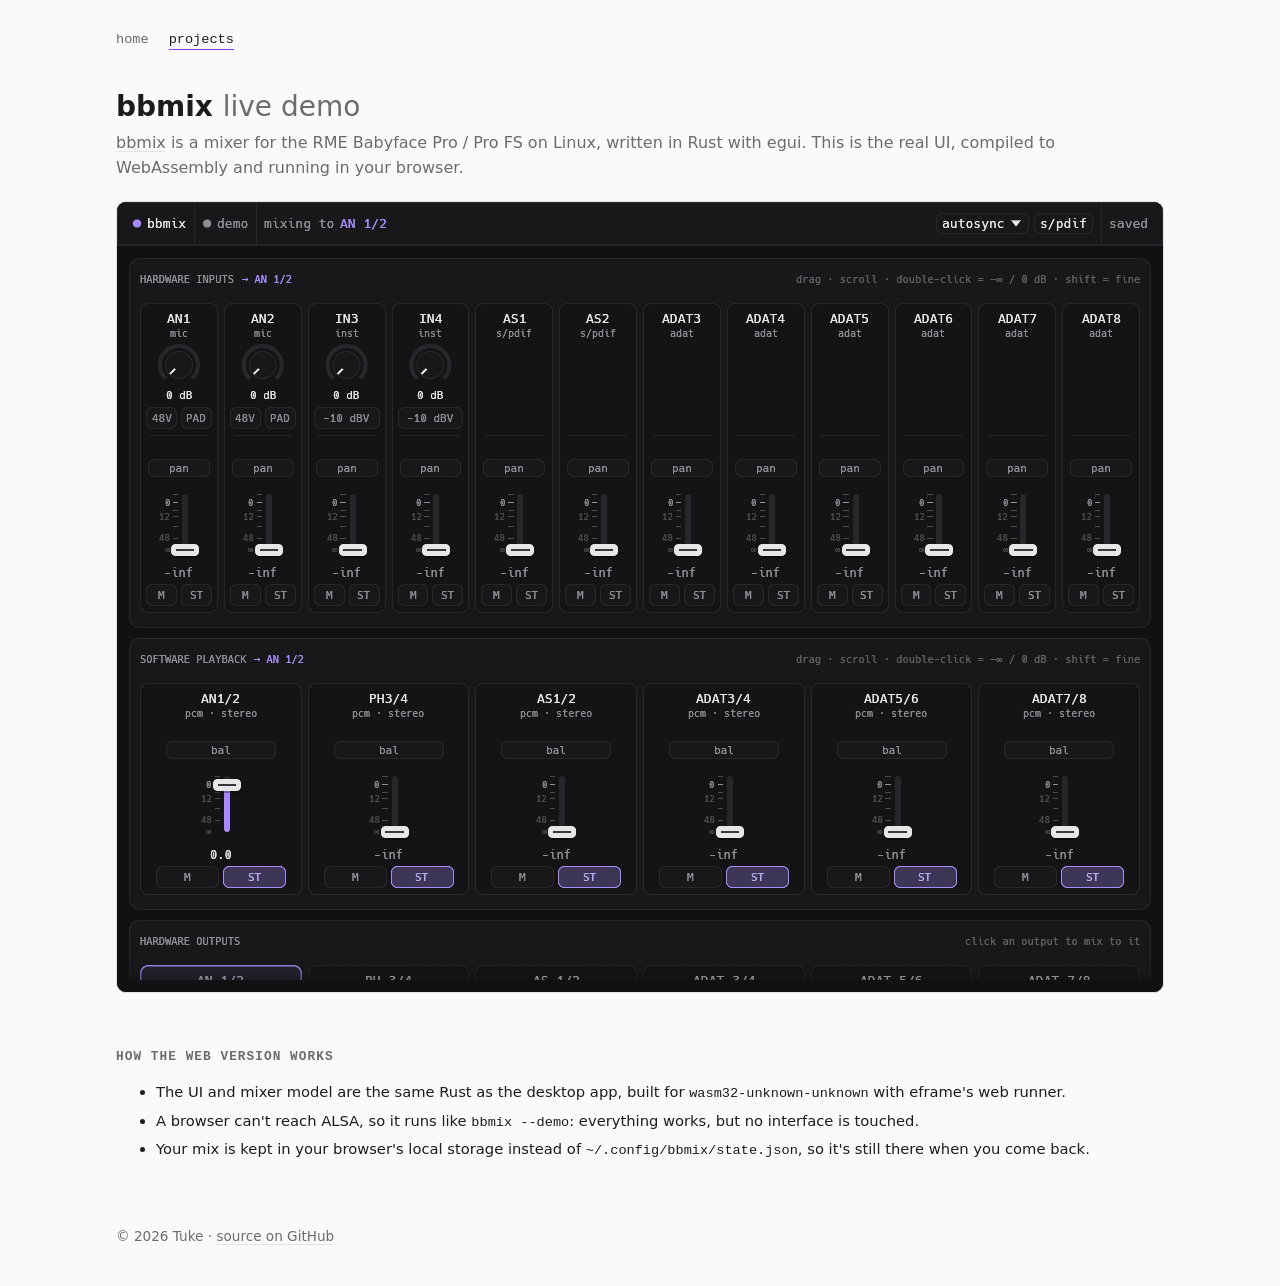
==== demos/bbmix/index.html @ 0220c048 "Add bbmix with a live demo" ====
<!doctype html>
<html lang="en">
<head>
  <meta charset="utf-8">
  <meta name="viewport" content="width=device-width, initial-scale=1">
  <title>bbmix demo · Tuke</title>
  <meta name="description" content="bbmix, a mixer for the RME Babyface Pro on Linux written in Rust with egui, compiled to WebAssembly.">
  <link rel="icon" href="https://avatars.githubusercontent.com/u/75539193">
  <link rel="stylesheet" href="../../style.css">
  <style>
    .wrap.wide { max-width: 1280px; }
    .demo-head p { margin: 6px 0 0; }
    .app {
      position: relative;
      margin-top: 20px;
      height: max(600px, min(1000px, 88vh));
      border: 1px solid var(--line);
      border-radius: 10px;
      overflow: hidden;
      background: #111113;
    }
    .app canvas { display: block; width: 100%; height: 100%; outline: none; }
    .loading {
      position: absolute; inset: 0;
      display: grid; place-items: center;
      font: 0.85rem var(--mono); color: #8e8e95;
      pointer-events: none;
    }
    .loading[hidden] { display: none; }
    .notes { font-size: 0.92rem; }
    .notes li { margin: 4px 0; }
  </style>
</head>
<body>
  <main class="wrap wide">
    <nav class="nav">
      <a href="../../index.html">home</a>
      <a href="../../projects.html" aria-current="page">projects</a>
    </nav>

    <header class="demo-head">
      <h1>bbmix <span class="muted" style="font-weight:400">live demo</span></h1>
      <p class="muted">
        <a href="https://github.com/TukeCS/bbmix" target="_blank" rel="noopener">bbmix</a> is a mixer for the
        RME Babyface Pro / Pro FS on Linux, written in Rust with egui. This is the real UI, compiled to
        WebAssembly and running in your browser.
      </p>
    </header>

    <div class="app">
      <canvas id="bbmix_canvas"></canvas>
      <div class="loading" id="loading">loading bbmix…</div>
    </div>

    <section>
      <h2>How the web version works</h2>
      <ul class="notes">
        <li>The UI and mixer model are the same Rust as the desktop app, built for <code>wasm32-unknown-unknown</code> with eframe's web runner.</li>
        <li>A browser can't reach ALSA, so it runs like <code>bbmix --demo</code>: everything works, but no interface is touched.</li>
        <li>Your mix is kept in your browser's local storage instead of <code>~/.config/bbmix/state.json</code>, so it's still there when you come back.</li>
      </ul>
    </section>

    <footer class="muted">© 2026 Tuke · <a href="https://github.com/TukeCS/bbmix" target="_blank" rel="noopener">source on GitHub</a></footer>
  </main>

  <script type="module">
    import init from "./pkg/bbmix.js";

    const loading = document.getElementById("loading");
    try {
      await init();
      loading.hidden = true;
    } catch (e) {
      loading.textContent = "Couldn't start bbmix here (it needs WebAssembly and WebGL).";
      console.error(e);
    }
  </script>
</body>
</html>
---- style.css ----
:root {
  --bg: #fafafa;
  --fg: #1c1c1e;
  --muted: #6b6b70;
  --line: #e4e4e7;
  --card: #ffffff;
  --accent: #7c3aed;
  --mono: ui-monospace, "JetBrains Mono", "SF Mono", Menlo, Consolas, monospace;
}

@media (prefers-color-scheme: dark) {
  :root {
    --bg: #111113;
    --fg: #e7e7ea;
    --muted: #8e8e95;
    --line: #26262b;
    --card: #18181b;
    --accent: #a78bfa;
  }
}

* { box-sizing: border-box; }

body {
  margin: 0;
  background: var(--bg);
  color: var(--fg);
  font: 16px/1.6 system-ui, -apple-system, "Segoe UI", Roboto, sans-serif;
}

a { color: inherit; text-decoration-color: var(--line); text-underline-offset: 3px; }
a:hover { color: var(--accent); text-decoration-color: currentColor; }

.wrap { max-width: 760px; margin: 0 auto; padding: 64px 16px 40px; }

.muted { color: var(--muted); }

h1 { margin: 0; font-size: 1.75rem; line-height: 1.2; }
h2 {
  font: 600 0.8rem var(--mono);
  text-transform: uppercase;
  letter-spacing: 0.08em;
  color: var(--muted);
  margin: 56px 0 16px;
}
h3 { margin: 0; font-size: 1.25rem; }
h3 a { text-decoration: none; }

code, pre { font-family: var(--mono); font-size: 0.85rem; }

/* intro */
.intro { display: flex; gap: 20px; align-items: center; }
.intro p { margin: 2px 0; }
.avatar { border-radius: 50%; flex: none; }
.links a {
  display: inline-flex; align-items: center; gap: 6px;
  font-family: var(--mono); font-size: 0.9rem; text-decoration: none;
}
.links { display: flex; flex-wrap: wrap; gap: 4px 18px; }

/* about */
.skills {
  display: grid;
  grid-template-columns: max-content 1fr;
  gap: 4px 20px;
  margin: 20px 0 0;
}
.skills dt { font: 0.8rem/1.9 var(--mono); color: var(--muted); }
.skills dd { margin: 0; font-family: var(--mono); font-size: 0.9rem; }

/* featured */
/* featured projects: side by side, wider than the text column on big screens */
.wide {
  width: min(1080px, 100vw - 48px);
  margin-left: calc(50% - min(540px, 50vw - 24px));
}
.featured-grid { display: grid; grid-template-columns: 1fr 1fr; gap: 20px; }
.featured-grid .featured { display: flex; flex-direction: column; }
.featured-grid .featured-body { flex: 1; display: flex; flex-direction: column; }
.featured-grid .install { margin-top: auto; padding-top: 4px; }
.featured-grid .install pre { white-space: pre-wrap; overflow-wrap: anywhere; }
.featured-grid .install .copy { top: 10px; transform: none; }
@media (max-width: 860px) {
  .wide { width: auto; margin-left: 0; }
  .featured-grid { grid-template-columns: 1fr; gap: 24px; }
}
.featured {
  background: var(--card);
  border: 1px solid var(--line);
  border-radius: 10px;
  overflow: hidden;
}
.shot { display: block; border-bottom: 1px solid var(--line); }
.shot img { display: block; width: 100%; height: auto; }
.featured-body { padding: 20px 24px 24px; }
.featured-body > .muted { margin: 0 0 12px; font-family: var(--mono); font-size: 0.9rem; }
.features { padding-left: 1.2em; margin: 12px 0; }
.features li { margin: 4px 0; }
pre {
  margin: 16px 0;
  padding: 10px 14px;
  background: var(--bg);
  border: 1px solid var(--line);
  border-radius: 6px;
  overflow-x: auto;
}

.tags { display: flex; flex-wrap: wrap; gap: 6px; margin: 12px 0 0; }
.tags span {
  font: 0.75rem var(--mono);
  padding: 2px 8px;
  border: 1px solid var(--line);
  border-radius: 999px;
  color: var(--muted);
}

/* path / timeline */
.timeline { list-style: none; padding: 0; margin: 0; }
.timeline > li {
  display: grid;
  grid-template-columns: 130px 1fr;
  gap: 20px;
  padding: 18px 0;
  border-top: 1px solid var(--line);
}
.timeline > li:last-child { border-bottom: 1px solid var(--line); }
.timeline .when { font: 0.8rem/1.9 var(--mono); color: var(--muted); }
.timeline h3 { font-size: 1.05rem; }
.timeline .role { font: 0.75rem var(--mono); color: var(--accent); margin-left: 6px; }
.timeline p { margin: 4px 0; }
.timeline > li > div > .muted { font-size: 0.9rem; }
.timeline .features { margin: 8px 0 0; }

footer { margin-top: 64px; font-size: 0.85rem; }

@media (max-width: 520px) {
  .wrap { padding-top: 40px; }
  .intro { gap: 14px; }
  .avatar { width: 56px; height: 56px; }
  .featured-body { padding: 16px; }
  .timeline > li { grid-template-columns: 1fr; gap: 4px; }
}

/* install + copy */
.install { position: relative; margin: 16px 0; }
.install pre { margin: 0; padding-right: 72px; }
.copy {
  position: absolute; top: 50%; right: 8px; transform: translateY(-50%);
  font: 0.75rem var(--mono);
  padding: 3px 10px;
  color: var(--muted);
  background: var(--card);
  border: 1px solid var(--line);
  border-radius: 5px;
  cursor: pointer;
}
.copy:hover { color: var(--accent); border-color: var(--accent); }

/* subtle hover lift on the project card */
.featured { transition: border-color .2s, transform .2s; }
.featured:hover { border-color: var(--accent); }
.shot img { transition: transform .4s ease; }
.shot:hover img { transform: scale(1.015); }
.shot { overflow: hidden; }

kbd {
  font: 0.72rem var(--mono);
  padding: 0 4px;
  border: 1px solid var(--line);
  border-bottom-width: 2px;
  border-radius: 4px;
}


/* nav */
.nav { display: flex; gap: 20px; margin: -32px 0 40px; font: 0.85rem var(--mono); }
.nav a { color: var(--muted); text-decoration: none; padding-bottom: 2px; border-bottom: 1px solid transparent; }
.nav a:hover { color: var(--accent); }
.nav a[aria-current="page"] { color: var(--fg); border-bottom-color: var(--accent); }

.h2-row { display: flex; justify-content: space-between; align-items: baseline; }
.h2-row a { text-transform: none; letter-spacing: 0; font-weight: 400; text-decoration: none; }

/* projects page */
.projects { list-style: none; padding: 0; margin: 40px 0 0; }
.project {
  display: grid;
  grid-template-columns: 220px 1fr;
  gap: 20px;
  padding: 20px 0;
  border-top: 1px solid var(--line);
}
.project:last-child { border-bottom: 1px solid var(--line); }
.thumb { display: block; border: 1px solid var(--line); border-radius: 6px; overflow: hidden; align-self: start; }
.thumb img { display: block; width: 100%; height: auto; transition: transform .4s ease; }
.thumb:hover img { transform: scale(1.03); }
.project-body p { margin: 6px 0; }
.project-links { display: flex; gap: 16px; font: 0.85rem var(--mono); }
.project-links a { text-decoration: none; color: var(--accent); }
.project-links a:hover { text-decoration: underline; }

@media (max-width: 520px) {
  .nav { margin-top: -16px; }
  .project { grid-template-columns: 1fr; gap: 12px; }
}
.project:not(:has(.thumb)) { grid-template-columns: 1fr; }
.project-links .muted { font-size: 0.8rem; }
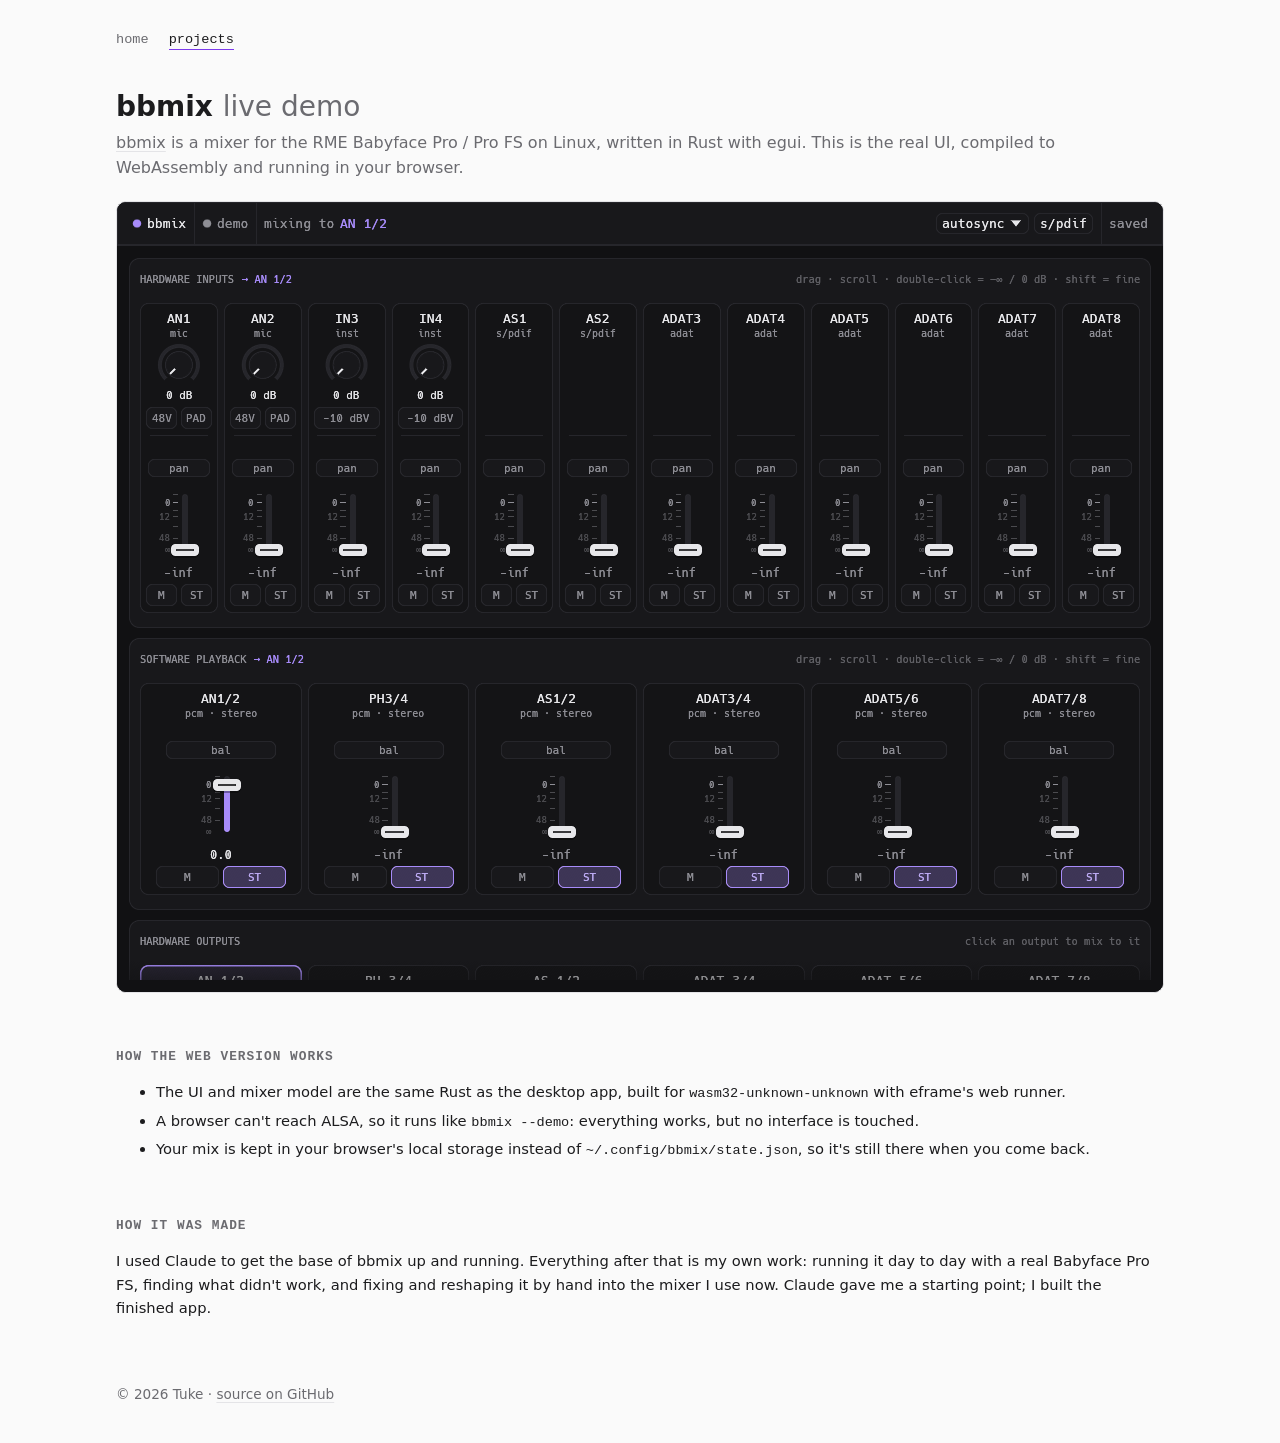
==== commit eecba139: "bbmix: say how it was made" ====
--- a/demos/bbmix/index.html
+++ b/demos/bbmix/index.html
@@ -61,6 +61,15 @@
       </ul>
     </section>
 
+    <section>
+      <h2>How it was made</h2>
+      <p class="notes">
+        I used Claude to get the base of bbmix up and running. Everything after that is my own work:
+        running it day to day with a real Babyface Pro FS, finding what didn't work, and fixing and
+        reshaping it by hand into the mixer I use now. Claude gave me a starting point; I built the finished app.
+      </p>
+    </section>
+
     <footer class="muted">© 2026 Tuke · <a href="https://github.com/TukeCS/bbmix" target="_blank" rel="noopener">source on GitHub</a></footer>
   </main>
 
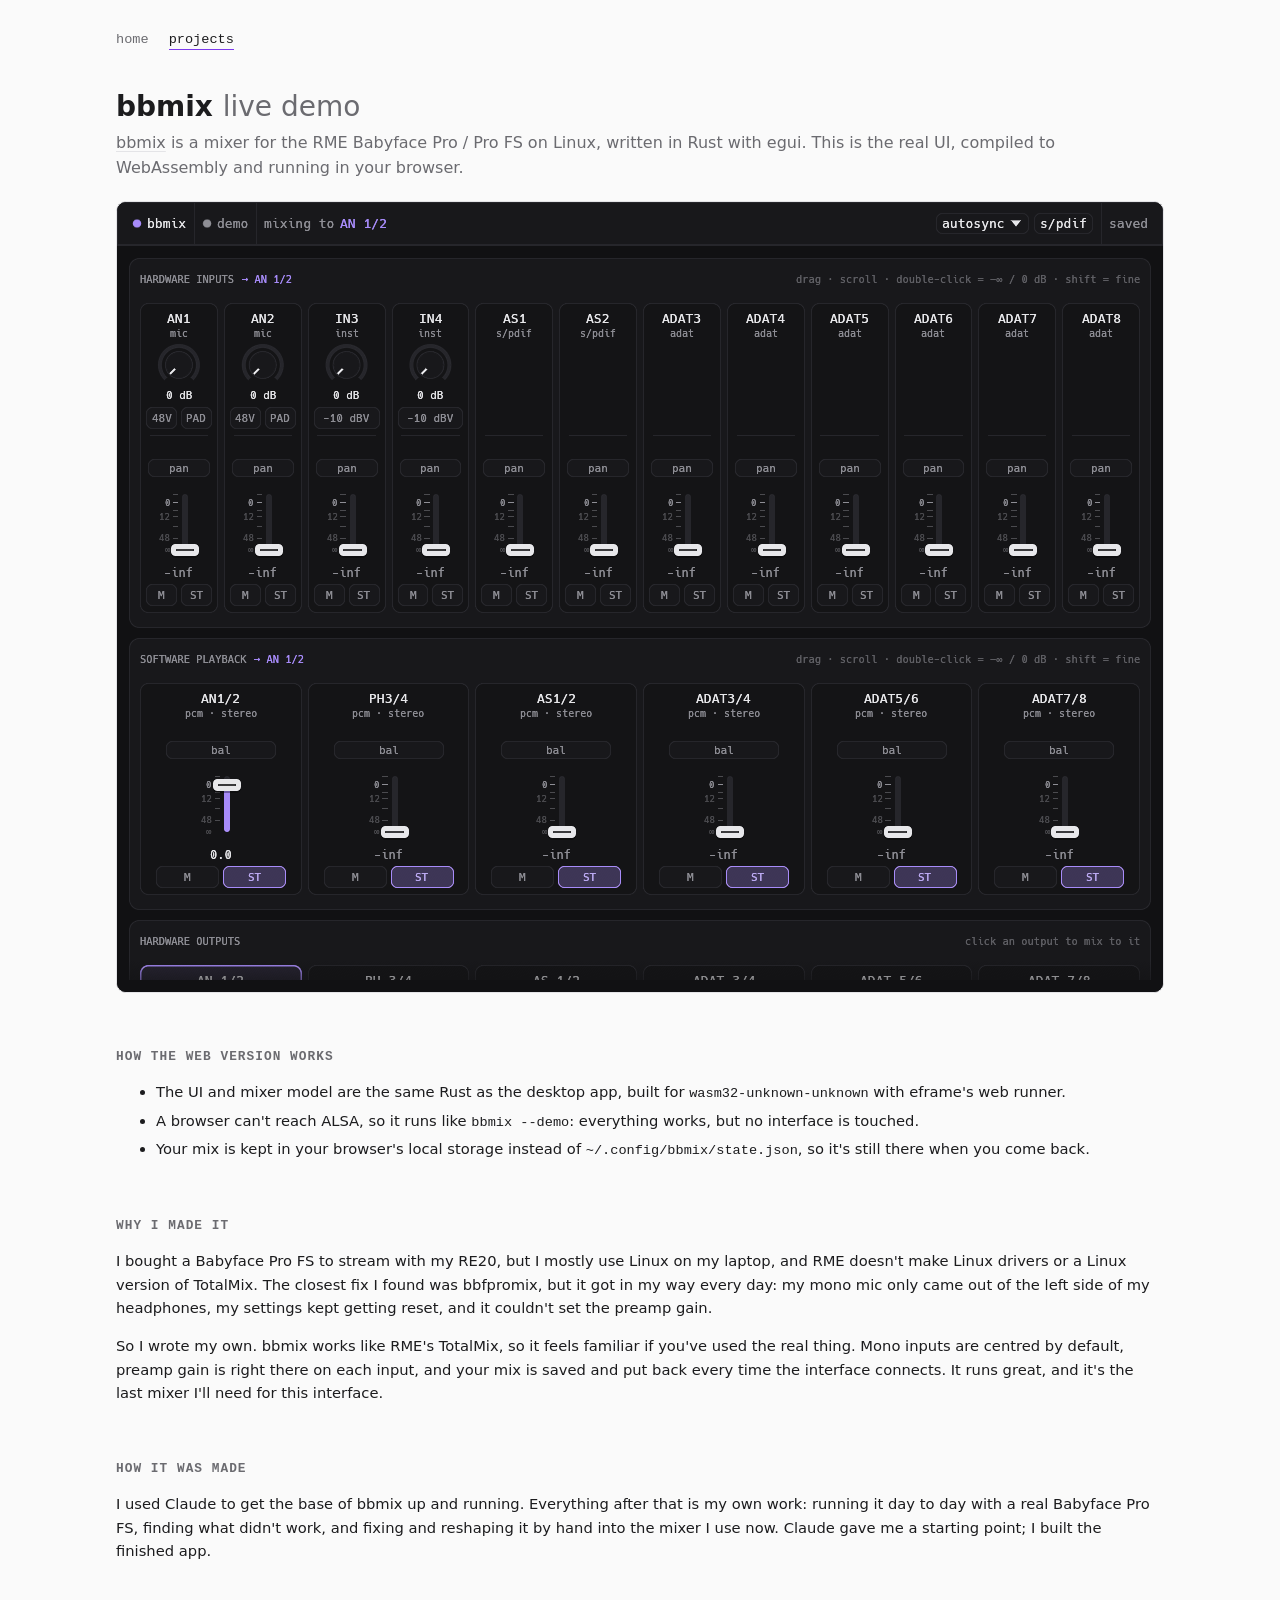
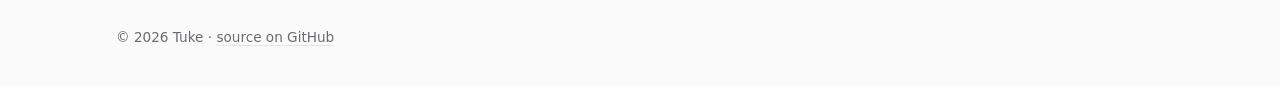
==== commit 8f95f0ca: "bbmix: why I made it" ====
--- a/demos/bbmix/index.html
+++ b/demos/bbmix/index.html
@@ -62,6 +62,22 @@
     </section>
 
     <section>
+      <h2>Why I made it</h2>
+      <p class="notes">
+        I bought a Babyface Pro FS to stream with my RE20, but I mostly use Linux on my laptop, and RME
+        doesn't make Linux drivers or a Linux version of TotalMix. The closest fix I found was bbfpromix, but it
+        got in my way every day: my mono mic only came out of the left side of my headphones, my settings kept
+        getting reset, and it couldn't set the preamp gain.
+      </p>
+      <p class="notes">
+        So I wrote my own. bbmix works like RME's TotalMix, so it feels familiar if you've used the real thing.
+        Mono inputs are centred by default, preamp gain is right there on each input, and your mix is saved and
+        put back every time the interface connects. It runs great, and it's the last mixer I'll need for this
+        interface.
+      </p>
+    </section>
+
+    <section>
       <h2>How it was made</h2>
       <p class="notes">
         I used Claude to get the base of bbmix up and running. Everything after that is my own work:
